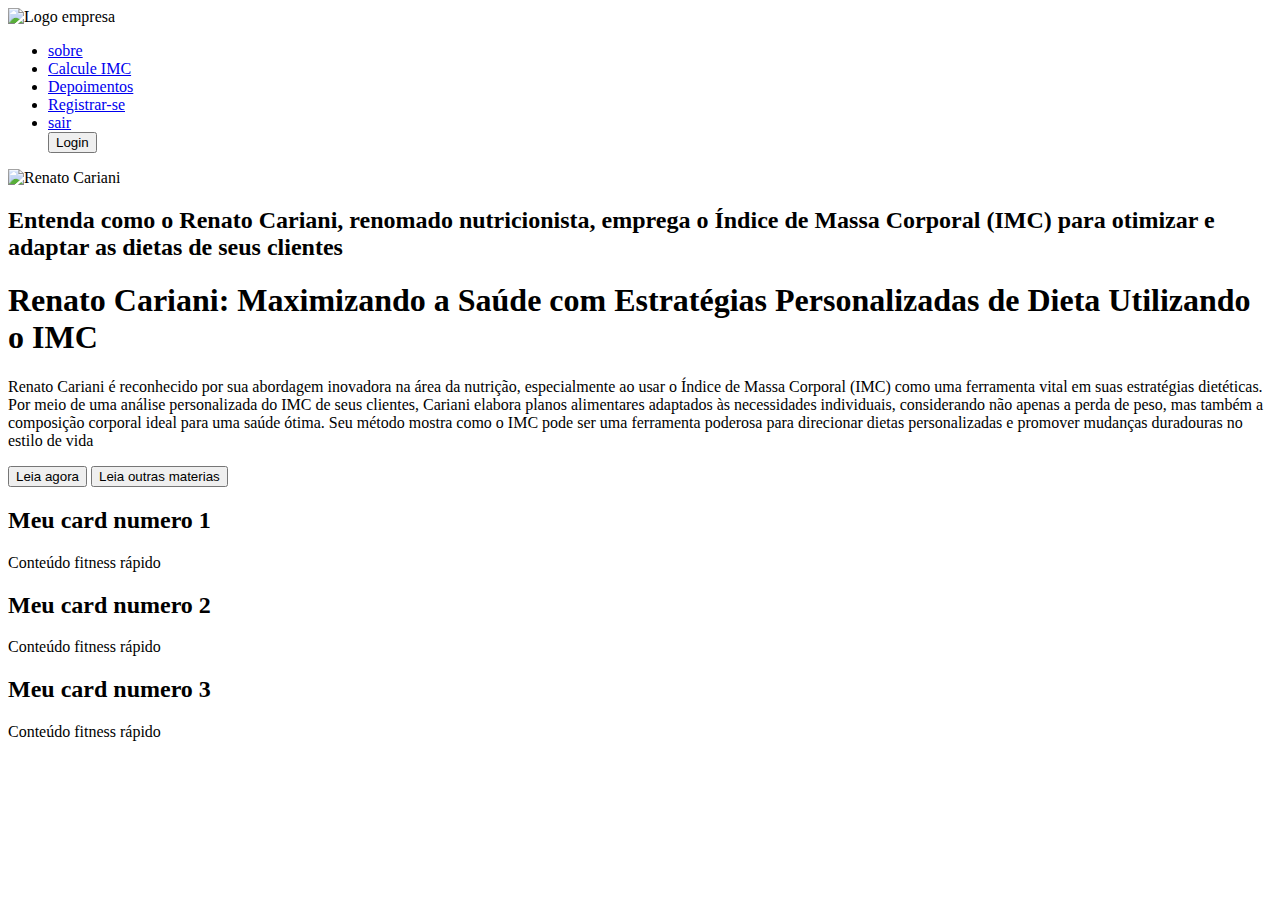
==== pages/index.html @ 71525a2f "Lançamento da página principal seguindo a pagina do Figma" ====
<!DOCTYPE html>
<html lang="pt-BR">
<head>
    <meta charset="UTF-8">
    <meta name="viewport" content="width=device-width, initial-scale=1.0">
    <img src="Captura de tela 2023-12-12 214043.png" width="200px" alt="Logo empresa">
    <ul>
        <li><a href="./pages/about.html">sobre</a></li>
        <li><a href="./pages/calculadira.html">Calcule IMC</a></li>
        <li><a href="./pages/depoimentos.html">Depoimentos</a></li>
        <li><a href="./pages/registros.html">Registrar-se</a></li>
        <li><a href="./pages/sair.html">sair</a></li>
        <button type="submit">Login</button> 
    </ul>
</head>
<body>
    <img src="renato-cariani.avif" width="600px" alt="Renato Cariani">    
    <h2>Entenda como o Renato Cariani, renomado nutricionista, emprega o Índice de Massa Corporal (IMC) para otimizar e adaptar as dietas de seus clientes</h2>
    <h1>Renato Cariani: Maximizando a Saúde com Estratégias Personalizadas de Dieta Utilizando o IMC</h1>
    <p>Renato Cariani é reconhecido por sua abordagem inovadora na área da nutrição, especialmente ao usar o Índice de Massa Corporal (IMC) como uma ferramenta vital 
    em suas estratégias dietéticas. Por meio de uma análise personalizada do IMC de seus clientes, Cariani elabora planos alimentares adaptados às necessidades individuais, 
    considerando não apenas a perda de peso, mas também a composição corporal ideal para uma saúde ótima. Seu método mostra como o IMC pode ser uma ferramenta poderosa para 
    direcionar dietas personalizadas e promover mudanças duradouras no estilo de vida</p>
    <button type="submit">Leia agora</button> 
    <button type="submit">Leia outras materias</button> 
    <footer>
        <!--Card 1-->
        <div class="card">
            <h2>Meu card numero 1</h2>
            <p>Conteúdo fitness rápido</p>
        </div>
        <!--Card 2-->
        <div class="card">
            <h2>Meu card numero 2</h2>
            <p>Conteúdo fitness rápido</p>
        </div>
        <!--Card 3-->
        <div class="card">
            <h2>Meu card numero 3</h2>
            <p>Conteúdo fitness rápido</p>
        </div>
    </footer>
</body>
</html>
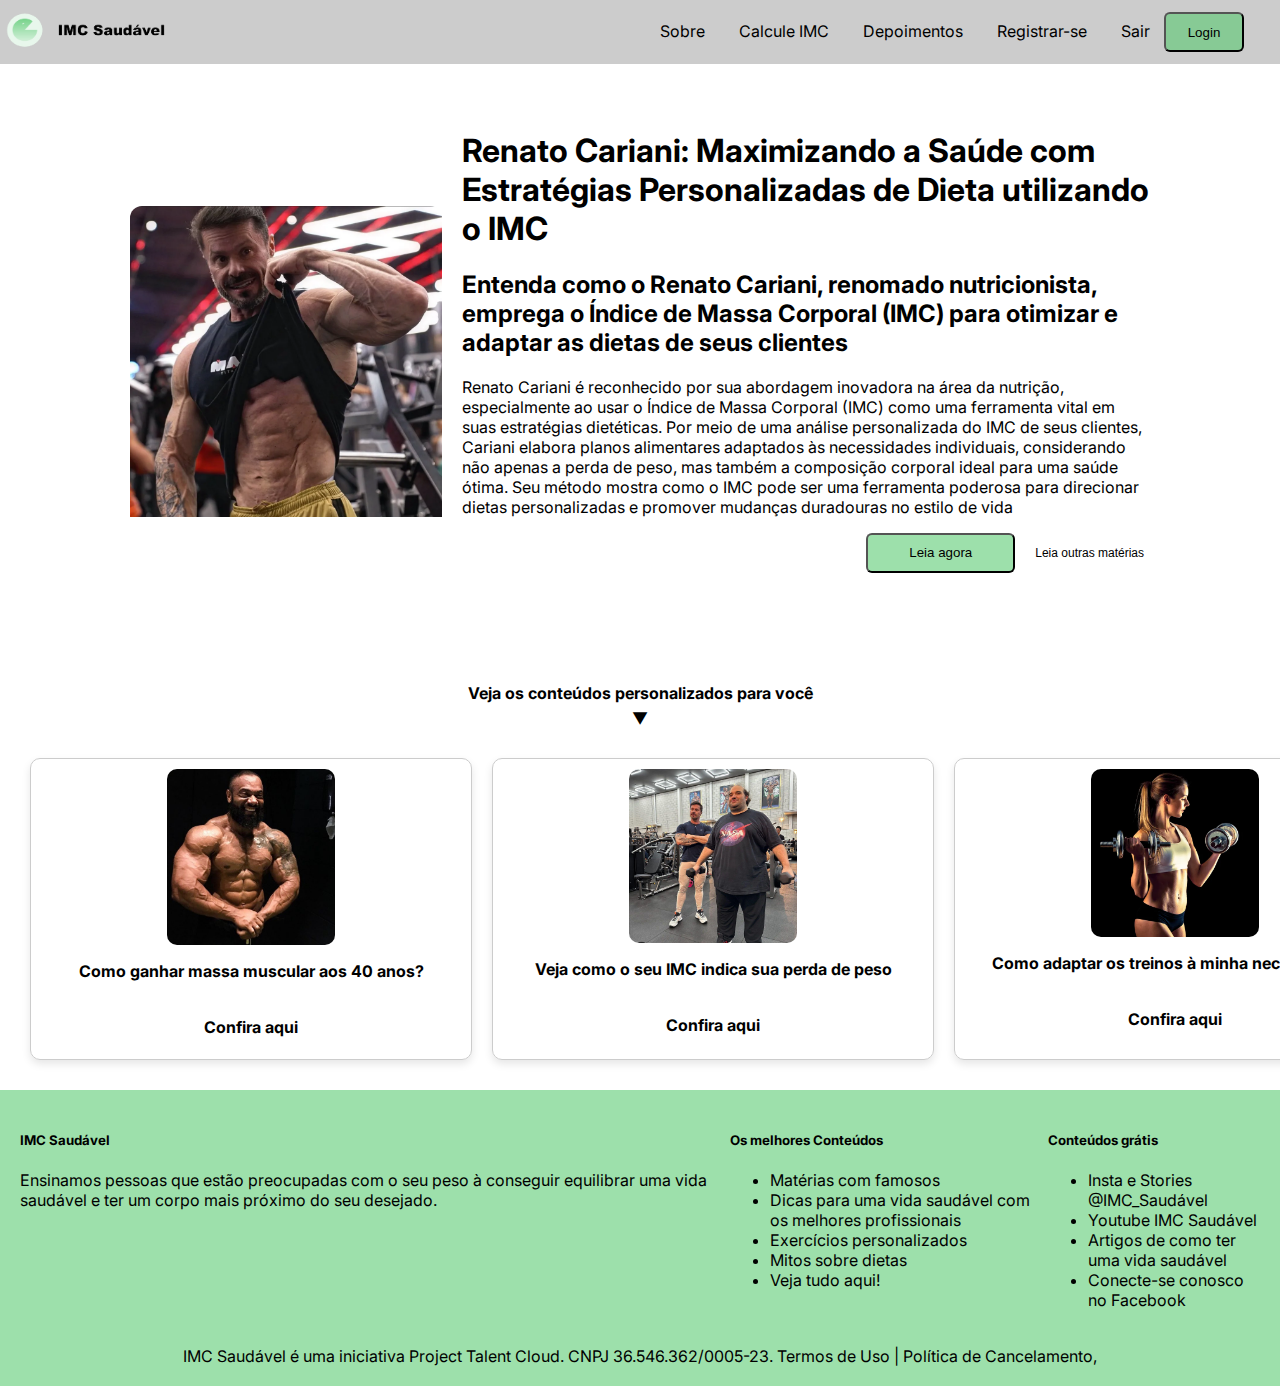
==== commit ea88009f: "Alterações feitas por José Claudio da Silva Junior, responsável pela capa de rosto (HTML e CSS)" ====
--- a/pages/index.html
+++ b/pages/index.html
@@ -3,42 +3,174 @@
 <head>
     <meta charset="UTF-8">
     <meta name="viewport" content="width=device-width, initial-scale=1.0">
-    <img src="Captura de tela 2023-12-12 214043.png" width="200px" alt="Logo empresa">
-    <ul>
-        <li><a href="./pages/about.html">sobre</a></li>
-        <li><a href="./pages/calculadira.html">Calcule IMC</a></li>
-        <li><a href="./pages/depoimentos.html">Depoimentos</a></li>
-        <li><a href="./pages/registros.html">Registrar-se</a></li>
-        <li><a href="./pages/sair.html">sair</a></li>
-        <button type="submit">Login</button> 
-    </ul>
+    <link rel="stylesheet" href="../css/style.css">
+    <!-- Fonts -->
+    <link rel="preconnect" href="https://fonts.googleapis.com">
+    <link rel="preconnect" href="https://fonts.gstatic.com" crossorigin>
+    <link href="https://fonts.googleapis.com/css2?family=Inter:wght@400;500;600;700&family=Poppins:wght@300;500&display=swap" rel="stylesheet">
 </head>
 <body>
-    <img src="renato-cariani.avif" width="600px" alt="Renato Cariani">    
-    <h2>Entenda como o Renato Cariani, renomado nutricionista, emprega o Índice de Massa Corporal (IMC) para otimizar e adaptar as dietas de seus clientes</h2>
-    <h1>Renato Cariani: Maximizando a Saúde com Estratégias Personalizadas de Dieta Utilizando o IMC</h1>
-    <p>Renato Cariani é reconhecido por sua abordagem inovadora na área da nutrição, especialmente ao usar o Índice de Massa Corporal (IMC) como uma ferramenta vital 
-    em suas estratégias dietéticas. Por meio de uma análise personalizada do IMC de seus clientes, Cariani elabora planos alimentares adaptados às necessidades individuais, 
-    considerando não apenas a perda de peso, mas também a composição corporal ideal para uma saúde ótima. Seu método mostra como o IMC pode ser uma ferramenta poderosa para 
-    direcionar dietas personalizadas e promover mudanças duradouras no estilo de vida</p>
-    <button type="submit">Leia agora</button> 
-    <button type="submit">Leia outras materias</button> 
-    <footer>
-        <!--Card 1-->
-        <div class="card">
-            <h2>Meu card numero 1</h2>
-            <p>Conteúdo fitness rápido</p>
+<!-- Header -->
+<header id="hero">
+    <div id="front-page">
+        <nav>
+            <div class="header container">        
+                <img src="../img/logo.png" alt="Logo empresa">
+                <ul id="nav-mobile" class="menu">
+                    <li><a href="./pages/about.html">Sobre</a></li>
+                    <li><a href="./pages/calculadora.html">Calcule IMC</a></li>
+                    <li><a href="./pages/depoimentos.html">Depoimentos</a></li>
+                    <li><a href="./pages/registros.html">Registrar-se</a></li>
+                    <li><a href="./pages/sair.html">Sair</a></li>
+                    <button class="login-btn" type="submit">Login</button>
+                </ul>
+            </div>
+        </nav>
+        <div id="value-proposition" class="container valign-wrapper">
+            <div>
+                <div class="row">
+                    <div class="col s12 m12 l7 x7">
+                        <img src="../img/renato-cariani.webp" alt="Renato Cariani" class="image-hover"> 
+                        <div class="text-container">
+                            <div>
+                                <h1>Renato Cariani: Maximizando a Saúde com Estratégias Personalizadas de Dieta utilizando o IMC</h1>
+                                <h2>Entenda como o Renato Cariani, renomado nutricionista, emprega o Índice de Massa Corporal (IMC) para otimizar e adaptar as dietas de seus clientes</h2>
+                                <p>Renato Cariani é reconhecido por sua abordagem inovadora na área da nutrição, especialmente ao usar o Índice de Massa Corporal (IMC) como uma ferramenta vital 
+                                    em suas estratégias dietéticas. Por meio de uma análise personalizada do IMC de seus clientes, Cariani elabora planos alimentares adaptados às necessidades individuais, 
+                                    considerando não apenas a perda de peso, mas também a composição corporal ideal para uma saúde ótima. Seu método mostra como o IMC pode ser uma ferramenta poderosa para 
+                                    direcionar dietas personalizadas e promover mudanças duradouras no estilo de vida</p>
+                            </div>
+                            <div class="button-container">
+                                <button class="read-btn" type="submit">Leia agora</button> 
+                                <button class="read-2-btn" type="submit">Leia outras matérias</button> 
+                            </div>
+                        </div>
+                    </div>
+                </div>
+            </div>
         </div>
-        <!--Card 2-->
-        <div class="card">
-            <h2>Meu card numero 2</h2>
-            <p>Conteúdo fitness rápido</p>
+    </div>
+</header>
+
+<main>
+    <section id="call-to-scroll">
+        <div class="center-align cta">
+            <span class="bold-text">Veja os conteúdos personalizados para você</span>
+            <span class="arrow-down">&#9660;</span>
         </div>
-        <!--Card 3-->
-        <div class="card">
-            <h2>Meu card numero 3</h2>
-            <p>Conteúdo fitness rápido</p>
+    </section>
+    <section id="Cities" class="container">
+        <!-- 1st line -->
+        <div class="row">
+            <!-- City -->
+            <div class="col s12 m6 l3">
+                <!--Card-->
+                <div class="card">
+                    <div class="card-image">
+                        <img src="../img/Julio-Balestrin.png" alt="Julio Balestrin">
+                    </div>
+                    <div class="card-content">
+                        <p>Como ganhar massa muscular aos 40 anos?</p>
+                    </div>
+                    <div class="card-action">
+                        <div class="row">
+                            <a href="#" class="btn waves-effect waves-light col s12">Confira aqui</a>
+                        </div>
+                    </div>
+                </div>
+                <!--End Card-->
+            </div>
+            <!-- City -->
+            <div class="col s12 m6 l3">
+                <!--Card-->
+                <div class="card">
+                    <div class="card-image">
+                        <img src="../img/F3GVfqrXUAEDXKR.jpg">
+                    </div>
+                    <div class="card-content">
+                        <p>Veja como o seu IMC indica sua perda de peso</p>
+                    </div>
+                    <div class="card-action">
+                        <div class="row">
+                            <a href="#" class="btn waves-effect waves-light col s12">Confira aqui</a>
+                        </div>
+                    </div>
+                </div>
+                <!--End Card-->
+            </div>
+            <!-- City -->
+            <div class="col s12 m6 l3">
+                <!--Card-->
+                <div class="card">
+                    <div class="card-image">
+                        <img src="../img/fotofeminino.jpg" alt="Mulher treinando">
+                    </div>
+                    <div class="card-content">
+                        <p>Como adaptar os treinos à minha necessidade?</p>
+                    </div>
+                    <div class="card-action">
+                        <div class="row">
+                            <a href="#" class="btn waves-effect waves-light col s12">Confira aqui</a>
+                        </div>
+                    </div>
+                </div>
+                <!--End Card-->
+            </div>
+            <!-- City -->
+            <div class="col s12 m6 l3">
+                <!--Card-->
+                <div class="card">
+                    <div class="card-image">
+                        <img src="../img/cbum.webp" alt="Bhris Bumstead">
+                    </div>
+                    <div class="card-content">
+                        <p>Podcasts para ouvir sobre uma vida saudável</p>
+                    </div>
+                    <div class="card-action">
+                        <div class="row">
+                            <a href="#" class="btn waves-effect waves-light col s12">Confira aqui</a>
+                        </div>
+                    </div>
+                </div>
+                <!--End Card-->
+            </div>
+        </div>  
+    </section>
+</main>
+<!-- Footer -->
+<footer class="page-footer">
+    <div class="container" id="container-footer">
+        <div class="row">
+            <div class="col l5 s12">
+                <h5 class="white-text">IMC Saudável</h5>
+                <p class="grey-text text-lighten-4">Ensinamos pessoas que estão preocupadas com o 
+                    seu peso à conseguir equilibrar uma vida saudável e ter um corpo mais próximo
+                        do seu desejado.</p>
+            </div>
+            <div class="col l4 s12">
+                <h5 class="white-text">Os melhores Conteúdos</h5>
+                <ul>
+                    <li><a class="grey-text text-lighten-3" > Matérias com famosos</a></li>
+                    <li><a class="grey-text text-lighten-3"> Dicas para uma vida saudável com os melhores profissionais</a></li>
+                    <li><a class="grey-text text-lighten-3"> Exercícios personalizados</a></li>
+                    <li><a class="grey-text text-lighten-3"> Mitos sobre dietas</a></li>
+                    <li><a class="grey-text text-lighten-3"> Veja tudo aqui!</a></li>
+                </ul>
+            </div>
+            <div class="col l3 s12">
+                <h5 class="white-text">Conteúdos grátis</h5>
+                <ul>
+                    <li><a class="grey-text text-lighten-3"></a>Insta e Stories @IMC_Saudável</li>
+                    <li><a class="grey-text text-lighten-3"></a>Youtube IMC Saudável</li>
+                    <li><a class="grey-text text-lighten-3"></a>Artigos de como ter uma vida saudável</li>
+                    <li><a class="grey-text text-lighten-3"></a>Conecte-se conosco no Facebook</li>
+                </ul>
+            </div>
         </div>
-    </footer>
+        <div class="footer-copyright">
+            IMC Saudável é uma iniciativa Project Talent Cloud. CNPJ 36.546.362/0005-23. Termos de Uso | Política de Cancelamento,
+        </div>  
+    </div>                                
+</footer>
 </body>
-</html>+</html>
--- a/css/style.css
+++ b/css/style.css
@@ -0,0 +1,283 @@
+/*********************** 
+	Filename: style.css
+	Author: José Claudio da Silva Junior
+	Date: 28/01/2023
+
+	1. Header
+************************/
+
+header#hero {
+    display: flex;
+    align-items: center;
+    justify-content: space-between;
+    padding: 30px;
+    margin: 60px;
+}
+
+#hero-content {
+    width: 70%;
+    display: flex;
+    flex-direction: column;
+}
+
+.image-hover {
+    transition: filter 0.3s ease;
+}
+
+.image-hover:hover {
+    filter: brightness(80%);
+   
+}
+
+.text-container {
+    display: flex;
+    flex-direction: column;
+    justify-content: space-between;
+    height: 100%;
+}
+
+.button-container {
+    text-align: right; 
+    width: 100%; 
+}
+
+.read-btn:hover {
+    background-color: #45a049; 
+    color: #fff; 
+}
+
+#value-proposition img {
+    width: 30%; 
+    height: auto; 
+    margin: 60px 20px 20px 20px;
+    z-index: 99;
+    border-radius: 12px 12px 0 0;
+    background: linear-gradient(180deg,rgba(0,0,0,0) 30%,#000 100%);
+}
+
+#value-proposition {
+    display: flex;
+    align-items: center;
+}
+
+#hero-title,
+#hero-subtitle,
+#hero-text {
+    margin-left: auto;
+    margin-right: auto;
+}
+
+.header a {
+    color: black; 
+    text-decoration: none; 
+}
+
+.header a:hover {
+    color: green;
+}
+.header img {
+    height: 64px; 
+    width: auto; 
+}
+
+.header {
+    display: flex;
+    align-items: center;
+    justify-content: space-between;
+    background-color: #ccc;
+    position: fixed;
+    top: 0;
+    left: 0;
+    right: 0;
+    background-color: #ccc;
+    z-index: 1000;
+}
+
+.header ul {
+    list-style-type: none;
+    padding: 0;
+    margin: 0;
+    justify-content: flex-end;
+}
+.col.x7 {
+    padding: 0 !important;
+    width: 100%;
+    height: auto;
+    display: flex;
+    align-items: center;
+    margin-right: 20px;
+}
+.header ul li {
+    display: inline;
+    margin-right: 10px;
+}
+
+.menu li{
+    display: inline-block;
+    margin-left: 20px;
+}
+
+.login-btn {
+    width: 80px;
+    height: 40px;
+    top: 30px;
+    right: 36px;
+    margin-right: 36px ;
+    flex-shrink: 0;
+    border-radius: 6px;
+    background: rgba(80, 199, 106, 0.56);
+}
+
+.login-btn:hover {
+    background-color: #45a049;
+}
+
+.button-container {
+    float: right;
+}
+
+.read-btn, .read-2-btn {
+    margin-left: 10px;
+}
+
+.read-btn {
+    width: 149px;
+    height: 40px;
+    flex-shrink: 0;
+    border-radius: 6px;
+    background: rgba(80, 199, 106, 0.56);
+}
+
+.read-2-btn {
+    color: #000;
+    background-color: transparent;
+    border: none;
+    font-size: 12px;
+    font-style: normal;
+    font-weight: 400;
+    line-height: normal;  
+    cursor: pointer;
+}
+
+.read-2-btn:hover {
+    text-decoration: underline;
+}
+
+/*********************** 
+	2. Body
+************************/
+
+body {
+    font-family: 'Inter', 'Poppins';
+    padding: 0;
+    margin: 0;
+    position: relative;
+}
+
+html, body {
+    min-height: 100%;
+}
+
+.bold-text {
+    font-weight: bold;
+}
+
+.arrow-down {
+    display: block;
+    margin: 0 auto;
+    margin-top: 5px;
+}
+
+::selection {
+    background: rgba(80, 199, 106, 0.56);
+    color: #fff
+}
+
+.center-align {
+    text-align: center;
+}
+
+.container {
+    margin: 0 auto;
+}
+
+
+.card {
+    flex: 1;
+    margin: 10px;
+    padding: 10px;
+    border: 1px solid #ccc;
+    width: 420px;
+    float: left;
+    height: 280px;
+    border-radius: 10px;
+    box-shadow: 0 4px 8px rgba(0, 0, 0, 0.1);
+}
+
+.card-image img {
+    max-width: 40%; 
+    height: auto; 
+    display: flex;
+    justify-content: center;
+    align-items: center;
+    border-radius: 10px; 
+    transition: box-shadow 0.3s ease;  
+}
+
+.card:hover .card-image img {
+    box-shadow: 0 4px 8px rgba(0, 0, 0, 0.2);
+}
+
+div.card-image {
+
+    height: auto;
+    display: flex;
+    justify-content: center;
+}
+
+.card-content, .card-action {
+    display: flex;
+    justify-content: center;
+    align-items: center;
+    flex-direction: column;
+    font-weight: bold;
+}
+
+.card-action a {
+    text-decoration: none; 
+    color: black; 
+}
+
+.card-action a:hover {
+    color: green; 
+}
+
+/*********************** 
+	3. Footer
+************************/
+.main_footer .content { float:left; width:90%; margin:0 5%; padding: 5em 0; }
+.container { float:left; width:100%; }
+.colfooter { 
+	width:100%; 
+	height:auto; 
+	float:left; 
+	margin-bottom:2em;
+}
+
+div.footer-copyright{
+    text-align: center;
+    margin: 20px;
+
+}
+
+div.row{
+    margin: 20px;
+    display: flex;
+}
+
+#container-footer {
+    background-color: rgba(80, 199, 106, 0.56);
+}
+.col-custom {
+    width: 80%; 
+}
